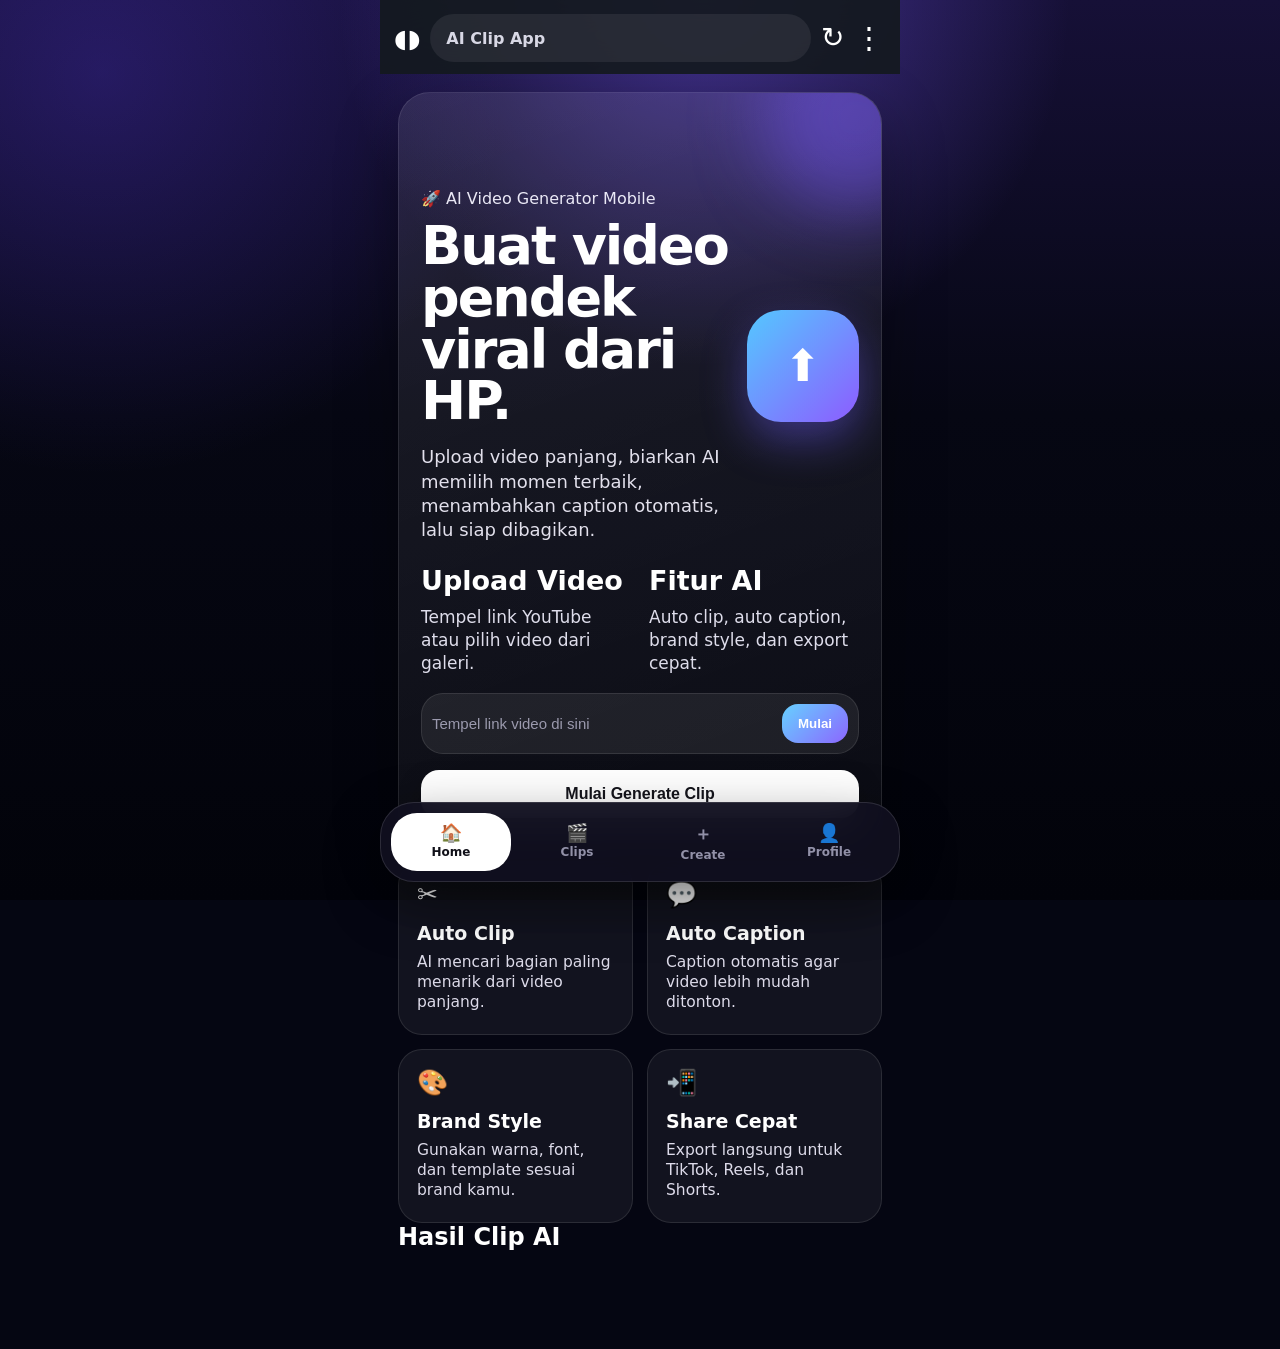
==== index.html @ 294adb61 "Add files via upload" ====
<!DOCTYPE html>
<html lang="id">
<head>
  <link rel="stylesheet" href="style.css">
  <meta charset="UTF-8" />
  <meta name="viewport" content="width=device-width, initial-scale=1.0, maximum-scale=1.0, user-scalable=no" />
  <title>AI Clip App</title>
  <style>
    *{box-sizing:border-box;margin:0;padding:0}
    html{scroll-behavior:smooth}
    body{
      min-height:100vh;
      font-family:Inter,system-ui,-apple-system,BlinkMacSystemFont,"Segoe UI",sans-serif;
      background:#050612;
      color:#fff;
      overflow-x:hidden;
    }
    body::before{
      content:"";position:fixed;inset:0;z-index:-2;
      background:
        radial-gradient(circle at 55% 0%,rgba(123,92,255,.45),transparent 32%),
        radial-gradient(circle at 8% 8%,rgba(97,64,255,.24),transparent 28%),
        linear-gradient(180deg,#161037 0%,#060713 46%,#02030a 100%);
    }
    .phone-shell{width:100%;min-height:100vh;padding-bottom:98px;overflow:hidden}
    .app{width:100%;max-width:520px;margin:0 auto;padding:18px 18px 0}
    .topbar{
      position:sticky;top:0;z-index:20;margin:-18px -18px 18px;padding:14px 14px 12px;
      display:flex;align-items:center;gap:10px;background:rgba(20,25,31,.92);backdrop-filter:blur(16px)
    }
    .brand-search{flex:1;height:48px;border-radius:28px;background:rgba(255,255,255,.07);display:flex;align-items:center;gap:10px;padding:0 16px;color:#d8d8e5;font-weight:600}
    .logo{font-size:25px;line-height:1}.refresh,.menu{border:0;background:transparent;color:#fff;font-size:28px;line-height:1}.menu{font-size:30px;letter-spacing:2px}
    .hero-card{
      position:relative;overflow:hidden;border:1px solid rgba(255,255,255,.1);border-radius:32px;padding:26px 22px 24px;
      background:linear-gradient(160deg,rgba(255,255,255,.09),rgba(255,255,255,.035));box-shadow:0 24px 60px rgba(0,0,0,.34)
    }
    .hero-card::before{content:"";position:absolute;right:-70px;top:-70px;width:190px;height:190px;border-radius:50%;background:rgba(123,92,255,.45);filter:blur(34px)}
    .hero-title{position:relative;z-index:1;margin-top:70px;display:grid;grid-template-columns:1fr 112px;gap:16px;align-items:center}
    .eyebrow{display:inline-flex;gap:8px;align-items:center;color:#f5f4ff;font-size:16px;margin-bottom:12px;opacity:.95}
    h1{font-size:clamp(38px,10vw,54px);line-height:.96;letter-spacing:-2px;font-weight:900;margin-bottom:18px}
    .hero-card p{font-size:18px;line-height:1.35;color:#e2e0ec;max-width:350px}
    .upload-badge{width:112px;height:112px;border-radius:34px;background:linear-gradient(135deg,#54c8ff,#8d5cff);display:flex;align-items:center;justify-content:center;font-size:44px;box-shadow:0 18px 44px rgba(113,96,255,.42)}
    .upload-text{position:relative;z-index:2;margin-top:24px;display:grid;grid-template-columns:1fr 1fr;gap:18px;align-items:start}
    .upload-text h2{font-size:27px;line-height:1.02;margin-bottom:12px}.upload-text p{font-size:17px;color:#deddeb}.primary-btn{width:100%;margin-top:16px;border:0;border-radius:18px;padding:15px 14px;background:#fff;color:#14141b;font-size:16px;font-weight:800;box-shadow:0 12px 24px rgba(0,0,0,.25)}
    .features{margin-top:18px;display:grid;grid-template-columns:1fr 1fr;gap:14px}.feature-card{border:1px solid rgba(255,255,255,.1);border-radius:24px;padding:18px;background:rgba(255,255,255,.055);min-height:174px}.feature-card span{font-size:25px}.feature-card h3{font-size:19px;margin:14px 0 10px;line-height:1.08}.feature-card p{font-size:15.5px;line-height:1.28;color:#dddbea}
    .clip-form{margin-top:18px;display:flex;gap:10px;background:rgba(255,255,255,.07);border:1px solid rgba(255,255,255,.1);border-radius:22px;padding:10px}.clip-form input{min-width:0;flex:1;border:0;background:transparent;color:#fff;font-size:15px;outline:none}.clip-form input::placeholder{color:#9b9aae}.clip-form button{border:0;border-radius:16px;padding:12px 16px;font-weight:800;background:linear-gradient(135deg,#66d1ff,#8c66ff);color:#fff}
    .progress-card{margin-top:16px;border-radius:22px;padding:16px;background:rgba(255,255,255,.08);border:1px solid rgba(255,255,255,.1)}.hidden{display:none}.progress-head{display:flex;justify-content:space-between;font-weight:800;margin-bottom:12px}.progress-track{height:10px;border-radius:20px;background:rgba(255,255,255,.12);overflow:hidden}.progress-track div{height:100%;width:0;background:linear-gradient(90deg,#63d2ff,#9265ff);border-radius:20px}.progress-card p{margin-top:10px;color:#d8d6e8;font-size:14px}
    .bottom-nav{position:fixed;left:14px;right:14px;bottom:18px;z-index:30;max-width:520px;margin:0 auto;display:grid;grid-template-columns:repeat(4,1fr);gap:6px;padding:10px;border:1px solid rgba(255,255,255,.12);border-radius:34px;background:rgba(16,15,31,.94);backdrop-filter:blur(18px);box-shadow:0 20px 55px rgba(0,0,0,.45)}.bottom-nav a{text-decoration:none;color:#9291a8;text-align:center;font-size:12px;font-weight:700;padding:9px 4px;border-radius:26px}.bottom-nav a span{display:block;font-size:18px;margin-bottom:2px}.bottom-nav a.active{background:#fff;color:#101018}
    @media (max-width:380px){.app{padding-left:14px;padding-right:14px}.topbar{margin-left:-14px;margin-right:-14px}.hero-card{padding:22px 18px}.hero-title{grid-template-columns:1fr 92px;gap:12px;margin-top:54px}.upload-badge{width:92px;height:92px;border-radius:28px;font-size:36px}h1{font-size:36px}.features{grid-template-columns:1fr}.upload-text{grid-template-columns:1fr}.clip-form{flex-direction:column}.clip-form button{width:100%}}
  </style>
</head>
<body>
  <div class="phone-shell">
    <main class="app">
      <header class="topbar">
        <div class="logo">◖◗</div>
        <div class="brand-search">AI Clip App</div>
        <button class="refresh" type="button">↻</button>
        <button class="menu" type="button">⋮</button>
      </header>

      <section class="hero-card" id="uploadZone">
        <div class="hero-title">
          <div>
            <div class="eyebrow">🚀 AI Video Generator Mobile</div>
            <h1>Buat video pendek viral dari HP.</h1>
            <p>Upload video panjang, biarkan AI memilih momen terbaik, menambahkan caption otomatis, lalu siap dibagikan.</p>
          </div>
          <div class="upload-badge">⬆️</div>
        </div>

        <div class="upload-text">
          <div>
            <h2>Upload Video</h2>
            <p>Tempel link YouTube atau pilih video dari galeri.</p>
          </div>
          <div>
            <h2>Fitur AI</h2>
            <p>Auto clip, auto caption, brand style, dan export cepat.</p>
          </div>
        </div>

        <form class="clip-form" id="clipForm">
          <input id="videoLink" type="url" placeholder="Tempel link video di sini" />
          <button type="submit">Mulai</button>
        </form>
        <button class="primary-btn" id="chooseFile" type="button">Mulai Generate Clip</button>
        <input id="fileInput" type="file" accept="video/*" hidden />
      </section>

      <section class="progress-card hidden" id="progressCard">
        <div class="progress-head"><span>AI sedang menganalisis...</span><strong id="percent">0%</strong></div>
        <div class="progress-track"><div id="progressBar"></div></div>
        <p id="progressText">Mencari momen terbaik dari video kamu.</p>
      </section>

      <section class="features">
        <article class="feature-card"><span>✂️</span><h3>Auto Clip</h3><p>AI mencari bagian paling menarik dari video panjang.</p></article>
        <article class="feature-card"><span>💬</span><h3>Auto Caption</h3><p>Caption otomatis agar video lebih mudah ditonton.</p></article>
        <article class="feature-card"><span>🎨</span><h3>Brand Style</h3><p>Gunakan warna, font, dan template sesuai brand kamu.</p></article>
        <article class="feature-card"><span>📲</span><h3>Share Cepat</h3><p>Export langsung untuk TikTok, Reels, dan Shorts.</p></article>
      </section>

      <section class="section-block">
        <div class="section-heading">
          <h2>Hasil Clip AI</h2>
        </div>

        <div class="clip-list" id="clipList"></div>
      </section>
    </main>

    <nav class="bottom-nav">
      <a class="active" href="#"><span>🏠</span>Home</a>
      <a href="#"><span>🎬</span>Clips</a>
      <a href="#"><span>＋</span>Create</a>
      <a href="#"><span>👤</span>Profile</a>
    </nav>
  </div>

  <script src="script.js"></script>
</body>
</html>
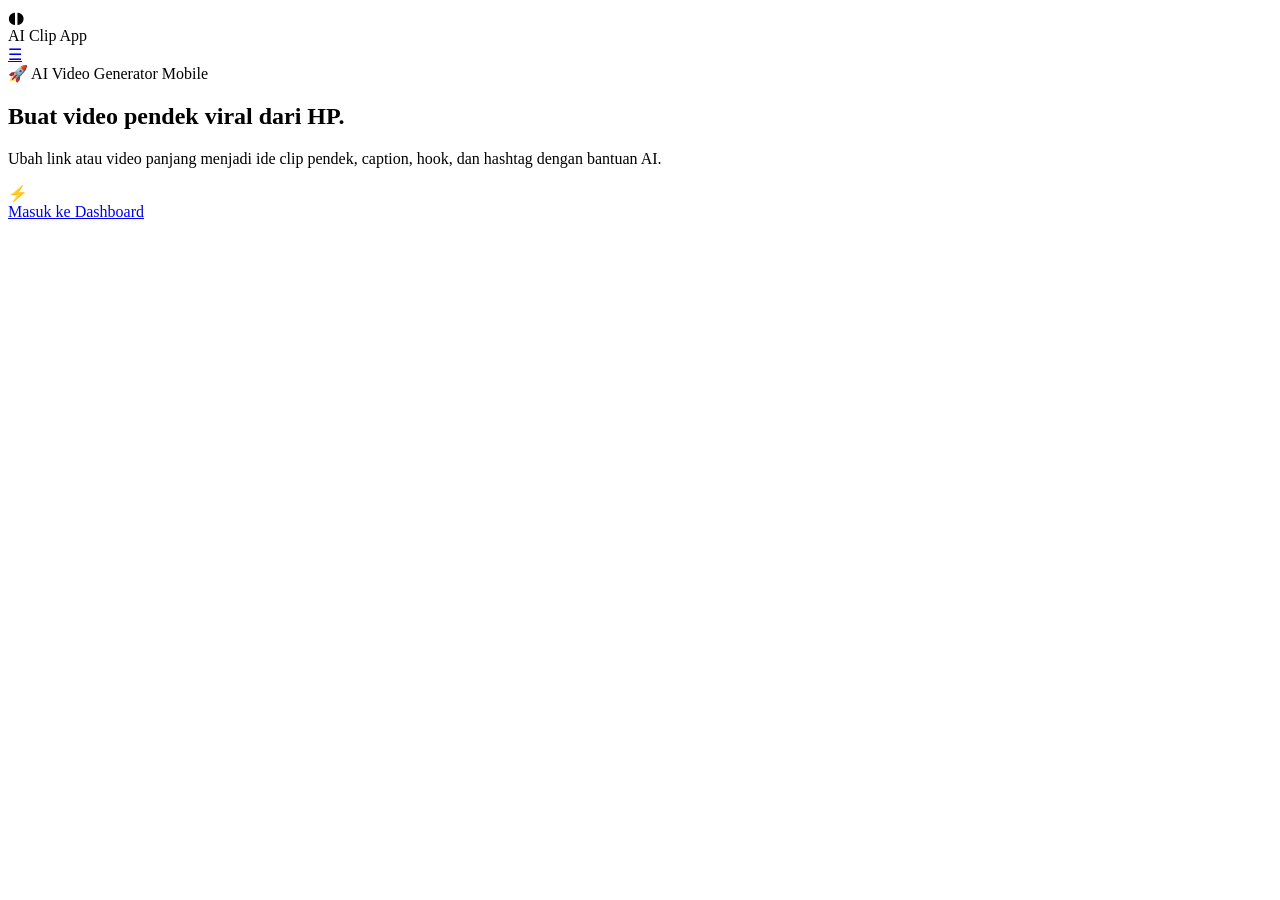
==== commit 8806c2eb: "Add files via upload" ====
--- a/index.html
+++ b/index.html
@@ -3,51 +3,8 @@
 <head>
   <link rel="stylesheet" href="style.css">
   <meta charset="UTF-8" />
-  <meta name="viewport" content="width=device-width, initial-scale=1.0, maximum-scale=1.0, user-scalable=no" />
+  <meta name="viewport" content="width=device-width, initial-scale=1.0" />
   <title>AI Clip App</title>
-  <style>
-    *{box-sizing:border-box;margin:0;padding:0}
-    html{scroll-behavior:smooth}
-    body{
-      min-height:100vh;
-      font-family:Inter,system-ui,-apple-system,BlinkMacSystemFont,"Segoe UI",sans-serif;
-      background:#050612;
-      color:#fff;
-      overflow-x:hidden;
-    }
-    body::before{
-      content:"";position:fixed;inset:0;z-index:-2;
-      background:
-        radial-gradient(circle at 55% 0%,rgba(123,92,255,.45),transparent 32%),
-        radial-gradient(circle at 8% 8%,rgba(97,64,255,.24),transparent 28%),
-        linear-gradient(180deg,#161037 0%,#060713 46%,#02030a 100%);
-    }
-    .phone-shell{width:100%;min-height:100vh;padding-bottom:98px;overflow:hidden}
-    .app{width:100%;max-width:520px;margin:0 auto;padding:18px 18px 0}
-    .topbar{
-      position:sticky;top:0;z-index:20;margin:-18px -18px 18px;padding:14px 14px 12px;
-      display:flex;align-items:center;gap:10px;background:rgba(20,25,31,.92);backdrop-filter:blur(16px)
-    }
-    .brand-search{flex:1;height:48px;border-radius:28px;background:rgba(255,255,255,.07);display:flex;align-items:center;gap:10px;padding:0 16px;color:#d8d8e5;font-weight:600}
-    .logo{font-size:25px;line-height:1}.refresh,.menu{border:0;background:transparent;color:#fff;font-size:28px;line-height:1}.menu{font-size:30px;letter-spacing:2px}
-    .hero-card{
-      position:relative;overflow:hidden;border:1px solid rgba(255,255,255,.1);border-radius:32px;padding:26px 22px 24px;
-      background:linear-gradient(160deg,rgba(255,255,255,.09),rgba(255,255,255,.035));box-shadow:0 24px 60px rgba(0,0,0,.34)
-    }
-    .hero-card::before{content:"";position:absolute;right:-70px;top:-70px;width:190px;height:190px;border-radius:50%;background:rgba(123,92,255,.45);filter:blur(34px)}
-    .hero-title{position:relative;z-index:1;margin-top:70px;display:grid;grid-template-columns:1fr 112px;gap:16px;align-items:center}
-    .eyebrow{display:inline-flex;gap:8px;align-items:center;color:#f5f4ff;font-size:16px;margin-bottom:12px;opacity:.95}
-    h1{font-size:clamp(38px,10vw,54px);line-height:.96;letter-spacing:-2px;font-weight:900;margin-bottom:18px}
-    .hero-card p{font-size:18px;line-height:1.35;color:#e2e0ec;max-width:350px}
-    .upload-badge{width:112px;height:112px;border-radius:34px;background:linear-gradient(135deg,#54c8ff,#8d5cff);display:flex;align-items:center;justify-content:center;font-size:44px;box-shadow:0 18px 44px rgba(113,96,255,.42)}
-    .upload-text{position:relative;z-index:2;margin-top:24px;display:grid;grid-template-columns:1fr 1fr;gap:18px;align-items:start}
-    .upload-text h2{font-size:27px;line-height:1.02;margin-bottom:12px}.upload-text p{font-size:17px;color:#deddeb}.primary-btn{width:100%;margin-top:16px;border:0;border-radius:18px;padding:15px 14px;background:#fff;color:#14141b;font-size:16px;font-weight:800;box-shadow:0 12px 24px rgba(0,0,0,.25)}
-    .features{margin-top:18px;display:grid;grid-template-columns:1fr 1fr;gap:14px}.feature-card{border:1px solid rgba(255,255,255,.1);border-radius:24px;padding:18px;background:rgba(255,255,255,.055);min-height:174px}.feature-card span{font-size:25px}.feature-card h3{font-size:19px;margin:14px 0 10px;line-height:1.08}.feature-card p{font-size:15.5px;line-height:1.28;color:#dddbea}
-    .clip-form{margin-top:18px;display:flex;gap:10px;background:rgba(255,255,255,.07);border:1px solid rgba(255,255,255,.1);border-radius:22px;padding:10px}.clip-form input{min-width:0;flex:1;border:0;background:transparent;color:#fff;font-size:15px;outline:none}.clip-form input::placeholder{color:#9b9aae}.clip-form button{border:0;border-radius:16px;padding:12px 16px;font-weight:800;background:linear-gradient(135deg,#66d1ff,#8c66ff);color:#fff}
-    .progress-card{margin-top:16px;border-radius:22px;padding:16px;background:rgba(255,255,255,.08);border:1px solid rgba(255,255,255,.1)}.hidden{display:none}.progress-head{display:flex;justify-content:space-between;font-weight:800;margin-bottom:12px}.progress-track{height:10px;border-radius:20px;background:rgba(255,255,255,.12);overflow:hidden}.progress-track div{height:100%;width:0;background:linear-gradient(90deg,#63d2ff,#9265ff);border-radius:20px}.progress-card p{margin-top:10px;color:#d8d6e8;font-size:14px}
-    .bottom-nav{position:fixed;left:14px;right:14px;bottom:18px;z-index:30;max-width:520px;margin:0 auto;display:grid;grid-template-columns:repeat(4,1fr);gap:6px;padding:10px;border:1px solid rgba(255,255,255,.12);border-radius:34px;background:rgba(16,15,31,.94);backdrop-filter:blur(18px);box-shadow:0 20px 55px rgba(0,0,0,.45)}.bottom-nav a{text-decoration:none;color:#9291a8;text-align:center;font-size:12px;font-weight:700;padding:9px 4px;border-radius:26px}.bottom-nav a span{display:block;font-size:18px;margin-bottom:2px}.bottom-nav a.active{background:#fff;color:#101018}
-    @media (max-width:380px){.app{padding-left:14px;padding-right:14px}.topbar{margin-left:-14px;margin-right:-14px}.hero-card{padding:22px 18px}.hero-title{grid-template-columns:1fr 92px;gap:12px;margin-top:54px}.upload-badge{width:92px;height:92px;border-radius:28px;font-size:36px}h1{font-size:36px}.features{grid-template-columns:1fr}.upload-text{grid-template-columns:1fr}.clip-form{flex-direction:column}.clip-form button{width:100%}}
-  </style>
 </head>
 <body>
   <div class="phone-shell">
@@ -55,69 +12,27 @@
       <header class="topbar">
         <div class="logo">◖◗</div>
         <div class="brand-search">AI Clip App</div>
-        <button class="refresh" type="button">↻</button>
-        <button class="menu" type="button">⋮</button>
+
+        <a class="dashboard-icon" href="dashboard.html" title="Dashboard" aria-label="Masuk Dashboard">
+          ☰
+        </a>
       </header>
 
-      <section class="hero-card" id="uploadZone">
+      <section class="hero-card">
         <div class="hero-title">
           <div>
             <div class="eyebrow">🚀 AI Video Generator Mobile</div>
             <h1>Buat video pendek viral dari HP.</h1>
-            <p>Upload video panjang, biarkan AI memilih momen terbaik, menambahkan caption otomatis, lalu siap dibagikan.</p>
+            <p>Ubah link atau video panjang menjadi ide clip pendek, caption, hook, dan hashtag dengan bantuan AI.</p>
           </div>
-          <div class="upload-badge">⬆️</div>
+          <div class="upload-badge">⚡</div>
         </div>
 
-        <div class="upload-text">
-          <div>
-            <h2>Upload Video</h2>
-            <p>Tempel link YouTube atau pilih video dari galeri.</p>
-          </div>
-          <div>
-            <h2>Fitur AI</h2>
-            <p>Auto clip, auto caption, brand style, dan export cepat.</p>
-          </div>
-        </div>
-
-        <form class="clip-form" id="clipForm">
-          <input id="videoLink" type="url" placeholder="Tempel link video di sini" />
-          <button type="submit">Mulai</button>
-        </form>
-        <button class="primary-btn" id="chooseFile" type="button">Mulai Generate Clip</button>
-        <input id="fileInput" type="file" accept="video/*" hidden />
-      </section>
-
-      <section class="progress-card hidden" id="progressCard">
-        <div class="progress-head"><span>AI sedang menganalisis...</span><strong id="percent">0%</strong></div>
-        <div class="progress-track"><div id="progressBar"></div></div>
-        <p id="progressText">Mencari momen terbaik dari video kamu.</p>
-      </section>
-
-      <section class="features">
-        <article class="feature-card"><span>✂️</span><h3>Auto Clip</h3><p>AI mencari bagian paling menarik dari video panjang.</p></article>
-        <article class="feature-card"><span>💬</span><h3>Auto Caption</h3><p>Caption otomatis agar video lebih mudah ditonton.</p></article>
-        <article class="feature-card"><span>🎨</span><h3>Brand Style</h3><p>Gunakan warna, font, dan template sesuai brand kamu.</p></article>
-        <article class="feature-card"><span>📲</span><h3>Share Cepat</h3><p>Export langsung untuk TikTok, Reels, dan Shorts.</p></article>
-      </section>
-
-      <section class="section-block">
-        <div class="section-heading">
-          <h2>Hasil Clip AI</h2>
-        </div>
-
-        <div class="clip-list" id="clipList"></div>
+        <a class="primary-link-btn" href="dashboard.html">
+          Masuk ke Dashboard
+        </a>
       </section>
     </main>
-
-    <nav class="bottom-nav">
-      <a class="active" href="#"><span>🏠</span>Home</a>
-      <a href="#"><span>🎬</span>Clips</a>
-      <a href="#"><span>＋</span>Create</a>
-      <a href="#"><span>👤</span>Profile</a>
-    </nav>
   </div>
-
-  <script src="script.js"></script>
 </body>
 </html>
